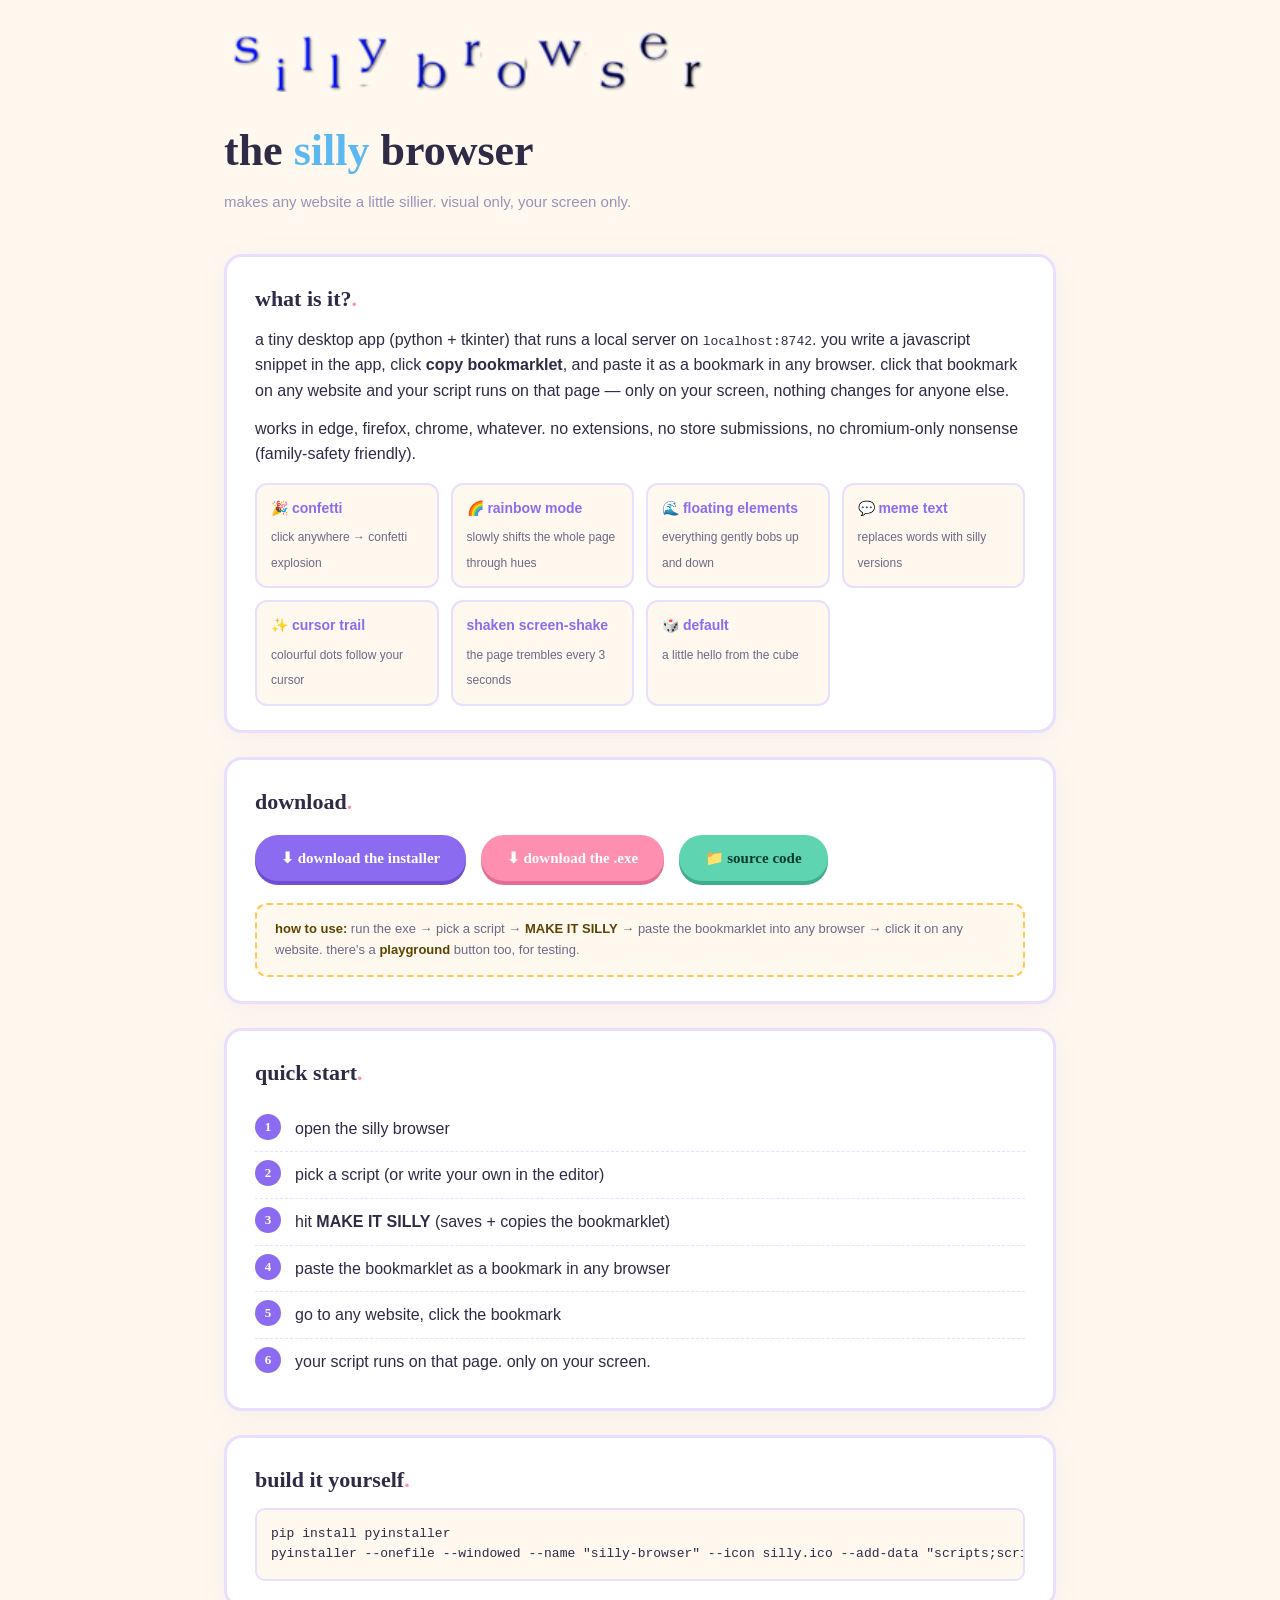
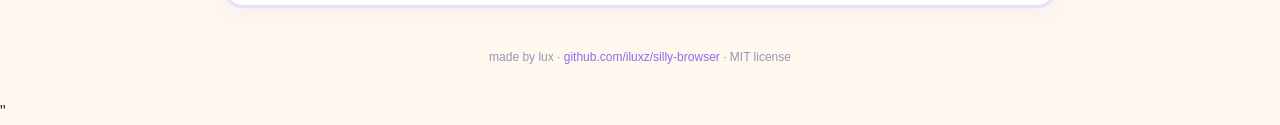
==== index.html @ a090670c "add landing page + official logo for github pages" ====
<!DOCTYPE html>
<html lang="en">
<head>
<meta charset="UTF-8">
<meta name="viewport" content="width=device-width, initial-scale=1.0">
<title>the silly browser</title>
<link rel="icon" href="logo_small.png">
<style>
*{margin:0;padding:0;box-sizing:border-box}
body{background:#fff8ee;font-family:'Segoe UI',sans-serif;color:#2f2a45;line-height:1.6}
.wrap{max-width:880px;margin:0 auto;padding:32px 24px}
.hero{display:flex;align-items:center;gap:24px;flex-wrap:wrap;margin:0 0 40px}
.logo{height:60px}
h1{font-family:'Comic Sans MS',cursive;font-size:44px;color:#2f2a45;margin:0}
h1 span{color:#5cb8f0}
.sub{color:#9a93b8;font-size:15px;margin-top:4px}
.hero .mascot{width:96px;height:96px}

section{background:#fff;border:3px solid #e8defd;border-radius:18px;padding:24px 28px;margin:0 0 24px;box-shadow:0 4px 24px rgba(139,108,240,0.08)}
h2{font-family:'Comic Sans MS',cursive;font-size:22px;margin:0 0 10px;color:#2f2a45}
h2 .dot{color:#ff8fb1}
p{margin:0 0 12px}

.btn{display:inline-block;font:700 15px 'Segoe UI';color:#fff;background:#8b6cf0;border:0;border-radius:24px;padding:14px 26px;text-decoration:none;margin:6px 10px 6px 0;box-shadow:0 4px 0 #6f4fd0;transition:transform .05s}
.btn:hover{transform:translateY(-1px)}
.btn.alt{background:#ff8fb1;box-shadow:0 4px 0 #e46b92}
.btn.mint{background:#5fd4b0;box-shadow:0 4px 0 #3fae8d;color:#0a3a2a}
.btn.sun{background:#ffc94d;box-shadow:0 4px 0 #e0a52c;color:#5c4400}

.grid{display:grid;grid-template-columns:repeat(auto-fit,minmax(180px,1fr));gap:12px;margin:16px 0 0}
.script{background:#fff8ee;border:2px solid #e8defd;border-radius:12px;padding:12px 14px}
.script b{color:#8b6cf0;font-size:14px;display:block;margin:0 0 4px}
.script span{color:#6f6885;font-size:12px}

.steps{counter-reset:s;list-style:none;padding:0;margin:16px 0 0}
.steps li{counter-increment:s;padding:10px 0 10px 40px;position:relative;border-bottom:1px dashed #e8defd}
.steps li:last-child{border-bottom:0}
.steps li::before{content:counter(s);position:absolute;left:0;top:8px;width:26px;height:26px;border-radius:50%;background:#8b6cf0;color:#fff;font:700 13px 'Segoe UI';display:flex;align-items:center;justify-content:center;line-height:26px;text-align:center}

.note{background:#fff8ee;border:2px dashed #ffc94d;border-radius:12px;padding:14px 18px;margin:16px 0 0;font-size:13px;color:#6f6885}
.note b{color:#5c4400}

footer{margin:40px 0 0;text-align:center;color:#9a93b8;font-size:12px}
footer a{color:#8b6cf0;text-decoration:none}
</style>
</head>
<body>
<div class="wrap">

  <div class="hero">
    <img class="logo" src="logo_small.png" alt="the silly browser">
    <div>
      <h1>the <span>silly</span> browser</h1>
      <div class="sub">makes any website a little sillier. visual only, your screen only.</div>
    </div>
  </div>

  <section>
    <h2>what is it?<span class="dot">.</span></h2>
    <p>a tiny desktop app (python + tkinter) that runs a local server on <code>localhost:8742</code>. you write a javascript snippet in the app, click <b>copy bookmarklet</b>, and paste it as a bookmark in any browser. click that bookmark on any website and your script runs on that page — only on your screen, nothing changes for anyone else.</p>
    <p>works in edge, firefox, chrome, whatever. no extensions, no store submissions, no chromium-only nonsense (family-safety friendly).</p>
    <div class="grid">
      <div class="script"><b>🎉 confetti</b><span>click anywhere → confetti explosion</span></div>
      <div class="script"><b>🌈 rainbow mode</b><span>slowly shifts the whole page through hues</span></div>
      <div class="script"><b>🌊 floating elements</b><span>everything gently bobs up and down</span></div>
      <div class="script"><b>💬 meme text</b><span>replaces words with silly versions</span></div>
      <div class="script"><b>✨ cursor trail</b><span>colourful dots follow your cursor</span></div>
      <div class="script"><b> shaken screen-shake</b><span>the page trembles every 3 seconds</span></div>
      <div class="script"><b>🎲 default</b><span>a little hello from the cube</span></div>
    </div>
  </section>

  <section>
    <h2>download<span class="dot">.</span></h2>
    <a class="btn" href="https://github.com/iluxz/silly-browser/releases/latest">⬇ download the installer</a>
    <a class="btn alt" href="https://github.com/iluxz/silly-browser/releases/latest">⬇ download the .exe</a>
    <a class="btn mint" href="https://github.com/iluxz/silly-browser">📁 source code</a>
    <div class="note"><b>how to use:</b> run the exe → pick a script → <b>MAKE IT SILLY</b> → paste the bookmarklet into any browser → click it on any website. there's a <b>playground</b> button too, for testing.</div>
  </section>

  <section>
    <h2>quick start<span class="dot">.</span></h2>
    <ol class="steps">
      <li>open the silly browser</li>
      <li>pick a script (or write your own in the editor)</li>
      <li>hit <b>MAKE IT SILLY</b> (saves + copies the bookmarklet)</li>
      <li>paste the bookmarklet as a bookmark in any browser</li>
      <li>go to any website, click the bookmark</li>
      <li>your script runs on that page. only on your screen.</li>
    </ol>
  </section>

  <section>
    <h2>build it yourself<span class="dot">.</span></h2>
    <pre style="background:#fff8ee;border:2px solid #e8defd;border-radius:10px;padding:14px;font-size:13px;overflow-x:auto">pip install pyinstaller
pyinstaller --onefile --windowed --name "silly-browser" --icon silly.ico --add-data "scripts;scripts" --add-data "logo_small.png;." silly_browser.py</pre>
  </section>

  <footer>
    made by lux · <a href="https://github.com/iluxz/silly-browser">github.com/iluxz/silly-browser</a> · MIT license
  </footer>
</div>
</body>
</html>
"
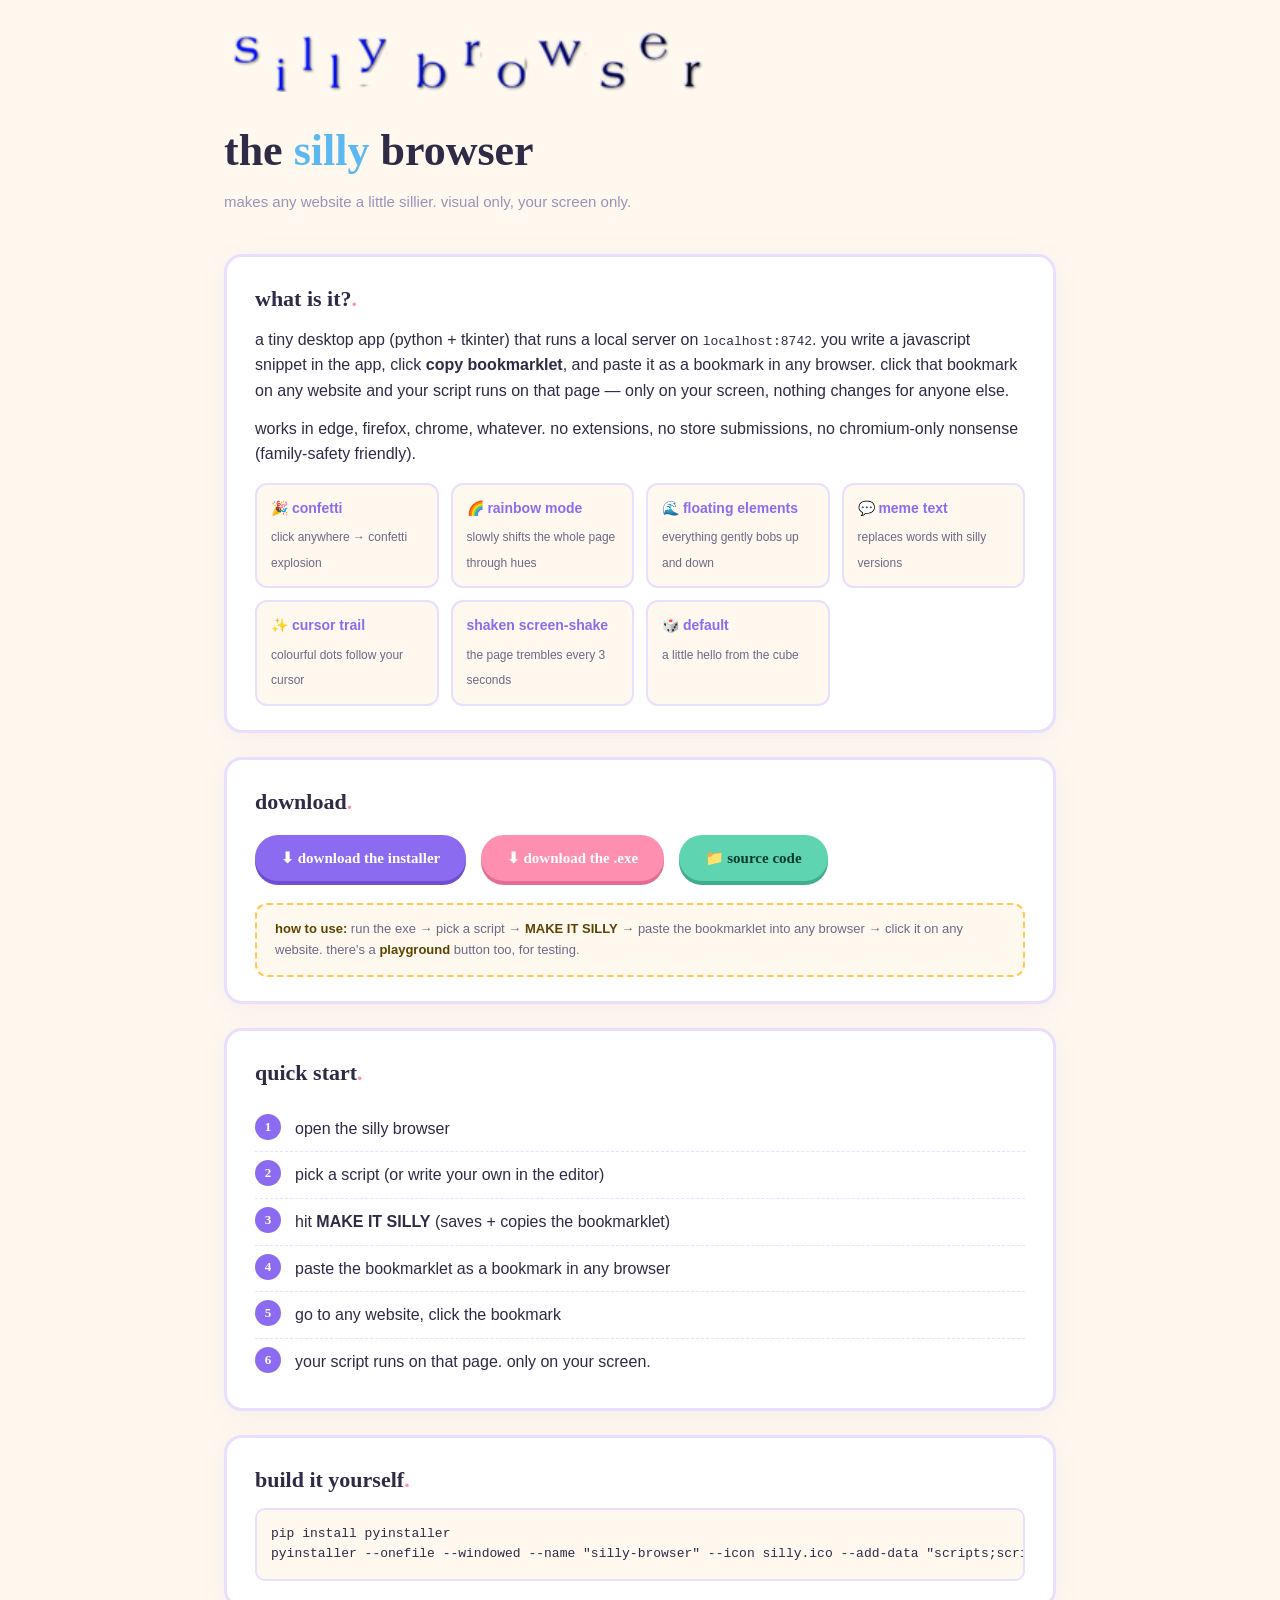
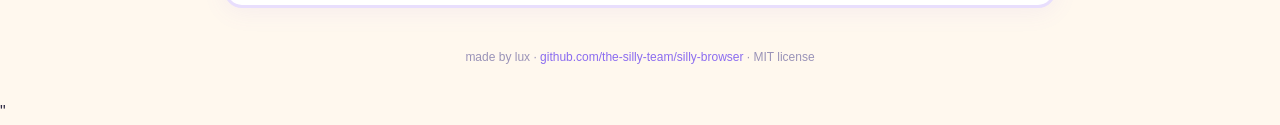
==== commit 7239a158: "update links to the-silly-team org" ====
--- a/index.html
+++ b/index.html
@@ -72,9 +72,9 @@
 
   <section>
     <h2>download<span class="dot">.</span></h2>
-    <a class="btn" href="https://github.com/iluxz/silly-browser/releases/latest">⬇ download the installer</a>
-    <a class="btn alt" href="https://github.com/iluxz/silly-browser/releases/latest">⬇ download the .exe</a>
-    <a class="btn mint" href="https://github.com/iluxz/silly-browser">📁 source code</a>
+    <a class="btn" href="https://github.com/the-silly-team/silly-browser/releases/latest">⬇ download the installer</a>
+    <a class="btn alt" href="https://github.com/the-silly-team/silly-browser/releases/latest">⬇ download the .exe</a>
+    <a class="btn mint" href="https://github.com/the-silly-team/silly-browser">📁 source code</a>
     <div class="note"><b>how to use:</b> run the exe → pick a script → <b>MAKE IT SILLY</b> → paste the bookmarklet into any browser → click it on any website. there's a <b>playground</b> button too, for testing.</div>
   </section>
 
@@ -97,7 +97,7 @@
   </section>
 
   <footer>
-    made by lux · <a href="https://github.com/iluxz/silly-browser">github.com/iluxz/silly-browser</a> · MIT license
+    made by lux · <a href="https://github.com/the-silly-team/silly-browser">github.com/the-silly-team/silly-browser</a> · MIT license
   </footer>
 </div>
 </body>
